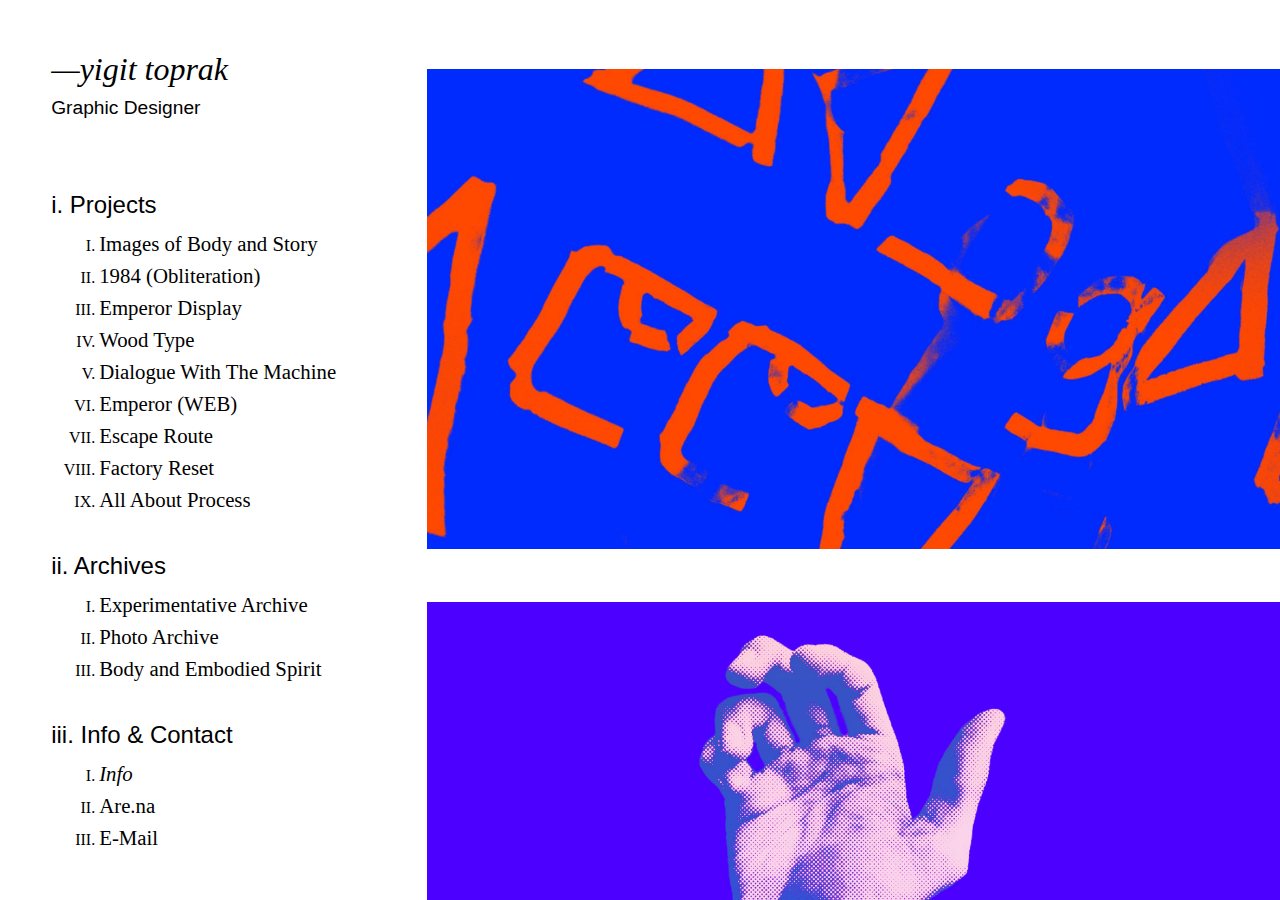
==== index.html @ 22f3074f "Add files via upload" ====
<!DOCTYPE html>
<html lang="en">

<head>
    <meta charset="UTF-8">
    <meta http-equiv="X-UA-Compatible" content="IE=edge">
    <meta name="viewport" content="width=device-width, initial-scale=1.0">
    <link rel="stylesheet" href="https://use.typekit.net/lrs4iqc.css">
    <link rel="stylesheet" type="text/css" href="./web02.css">
    <link rel="shortcut icon" type="image/x-icon" href="images/YT.png" />
    <title>Yigit Toprak</title>
</head>

<body>
    <div class="container">

        <section class="left">

            <div class="leftNest">

                <a href="./index.html">
                    <h1>—yigit toprak</h1>
                </a>
                <h2 class="gd"> Graphic Designer </h2>

                <div class="projects">
                    <h2> i. Projects </h2>

                    <ol type="I">

                        <li> <a href="./emperorDisplay/imgbodyIndex.html"> Images of Body and Story </a> </li>
                        <li> <a href="./emperorDisplay/oblIndex.html"> 1984 (Obliteration) </a> </li>
                        <li> <a href="./emperorDisplay/emperorIndex.html"> Emperor Display </a> </li>
                        <li> <a href="./emperorDisplay/woodIndex.html"> Wood Type </a> </li>
                        <li> <a href="./emperorDisplay/creeIndex.html"> Dialogue With The Machine </a> </li>
                        <li> <a href="https://webspace.ocad.ca/~yigit.toprak/Time%20Machine/final/index.html"> Emperor
                                (WEB) </a> </li>
                        <li> <a href="./emperorDisplay/mapIndex.html"> Escape Route </a> </li>
                        <li> <a href="./emperorDisplay/frIndex.html"> Factory Reset </a> </li>
                        <li> <a href="https://webspace.ocad.ca/~yigit.toprak/GDES_WEB/newGreen/landing/index.html"> All
                                About Process </a> </li>

                    </ol>

                    <h2> ii. Archives </h2>

                    <ol type="I">

                        <li> <a href="./emperorDisplay/randomIndex.html"> Experimentative Archive </a> </li>
                        <li> <a href="./emperorDisplay/photoIndex.html"> Photo Archive </a> </li>
                        <li> <a href="./emperorDisplay/bibIndex.html"> Body and Embodied Spirit</a> </li>


                    </ol>

                    <h2> iii. Info & Contact </h2>

                    <ol type="I">
                        <li> <a href="./emperorDisplay/infoIndex.html"> <i>Info</i></a> </li>
                        <li> <a href="https://www.are.na/yigit-toprak-7gxw91dmm9q"> Are.na </a> </li>
                        <li> <a href="mailto:designer.ygt@gmail.com"> E-Mail </a> </li>
                    </ol>

                </div>

            </div>

        </section>

        <section class="right">

            <div class="rightMenu">
                <!-- <div class="rightbox">
                    <a href="./emperorDisplay/infoIndex.html"> <i>Info</i> </a>
                    <a href="https://www.are.na/yigit-toprak-7gxw91dmm9q"> Are.na </a>
                    <a href="mailto:designer.ygt@gmail.com"> E-Mail </a>
                </div> -->

                <div class="box">
                    <a href="./menu.html"> Menu </a>
                </div>
            </div>

            <a href="./emperorDisplay/imgbodyIndex.html" class="work">
                <img src="./ImagesOfBody/c1.jpg" alt="">
            </a>

            <br>

            <a href="./emperorDisplay/oblIndex.html" class="work">
                <img src="./Oblt/c1.jpg" alt="">
            </a>

            <br>

            <a href="./emperorDisplay/emperorIndex.html" class="work">
                <img src="./images/emperora.jpg" alt="">
            </a>

            <br>

            <a href="./emperorDisplay/woodIndex.html" class="work">
                <img src="./images/woodTypeFinalIThink.jpg" alt="">
            </a>

            <br>

            <a href="./emperorDisplay/creeIndex.html" class="work">
                <img src="./images/Cree.JPG" alt="">
            </a>

            <br>

            <a href="https://webspace.ocad.ca/~yigit.toprak/Time%20Machine/final/index.html" class="work">
                <img src="./images/laptopWeb.jpg" alt="">
            </a>

            <br>

            <a href="./emperorDisplay/mapIndex.html" class="work">
                <img src="./images/Map_04_page-0001.jpg" alt="">
            </a>

            <br>

            <a href="./emperorDisplay/frIndex.html" class="work">
                <img src="./images/3.jpg" alt="">
            </a>

            <a href="https://webspace.ocad.ca/~yigit.toprak/GDES_WEB/newGreen/landing/index.html" class="work">
                <img src="./images/Process.png" alt="">
            </a>

        </section>

    </div>

    <script src="./script.js"></script>

</body>

</html>
---- web02.css ----
* {
    box-sizing: border-box;
    margin: 0;
    padding: 0;
}

.container {
    display: grid;
    grid-template-columns: 2fr 4fr;
    height: 100vh;
}

.left {
    overflow-y: scroll;

}

.projects a {
    line-height: 2rem;
}

.right {
    overflow-y: scroll;
    overflow-x: hidden;
}

h1 {
    font-family: jaf-lapture-subhead, serif;
    font-weight: 100;
    font-style: italic;
    font-size: 2rem;
}

h2 {
    font-family: Arial, Helvetica, sans-serif;
    font-weight: 100;
    margin-top: 4vh;
    font-size: 1.5rem;
    margin-bottom: 1vh;
}

ol {
    margin-left: 3rem;
}

li {
    line-height: 1.6rem;
}

a {
    font-family: jaf-lapture-subhead, serif;
    text-decoration: none;
    color: black;
    font-size: 1.3rem;
    font-weight: 100;
}

.left a:hover {
    text-decoration: underline;
    text-decoration-thickness: 1px;
}

.gd {
    margin-top: 1vh;
    padding-bottom: 4vh;
    font-size: 1.2rem;
}

.rightMenu {
    position: relative;
    margin: 4vh;
    margin-top: 7vh;
    align-content: right;
    text-align: right;
    margin-bottom: -10vh;
}

.rightMenu a {
    margin-right: 2vw;
    justify-items: right;
    text-align: right;
    text-decoration: none;
}

.rightMenu a:hover {
    text-decoration: underline;
    text-decoration-thickness: 1px;

}

.leftNest {
    margin: 4vw;
    margin-right: 0;
    margin-bottom: 0;
}

img {
    width: 100%;
    max-width: 100vw;
    height: auto;
}

.box {
    height: 0;
    display: none;
}

@media screen and (max-width: 900px) {
    .container {
        display: grid;
        grid-template-columns: 1fr;
    }

    .left {
        transform: translate(-100vw);
        height: 0;
    }

    .rightM {
        position: relative;
        margin-top: 4vh;
        align-content: right;
        text-align: right;
        margin-bottom: -10vh;
    }

    .rightMenu {
        margin-top: 2vh;
        margin-right: 2vh;
    }

    .rightbox {
        display: none;
        height: 0;
    }

    .box {
        position: fixed;
        display: block;
        height: auto;
        width: 90vw;
    }

}
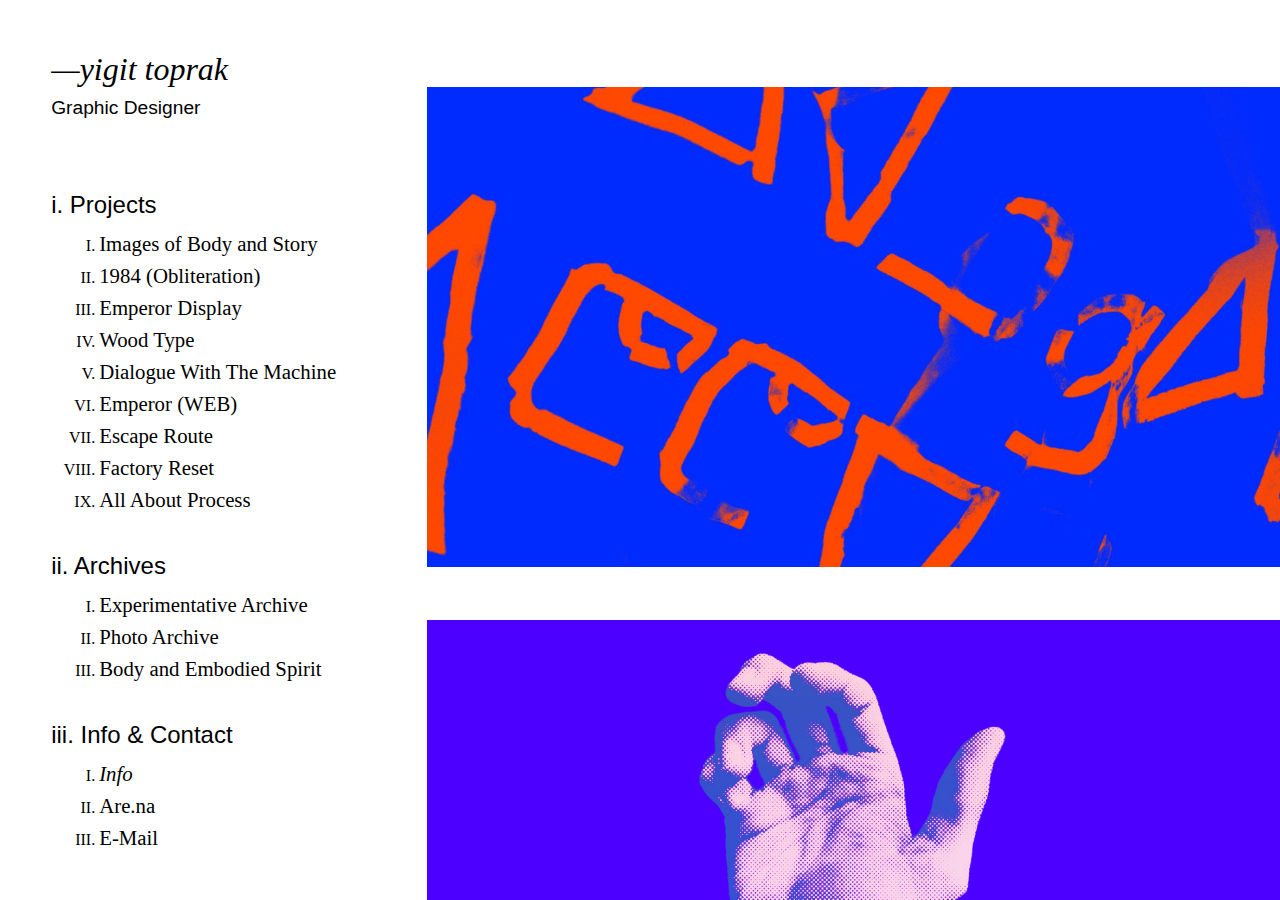
==== commit 90bdaca4: "Add files via upload" ====
--- a/index.html
+++ b/index.html
@@ -50,7 +50,6 @@
                         <li> <a href="./emperorDisplay/photoIndex.html"> Photo Archive </a> </li>
                         <li> <a href="./emperorDisplay/bibIndex.html"> Body and Embodied Spirit</a> </li>
 
-
                     </ol>
 
                     <h2> iii. Info & Contact </h2>
@@ -81,54 +80,56 @@
                 </div>
             </div>
 
+            <br>
+
             <a href="./emperorDisplay/imgbodyIndex.html" class="work">
-                <img src="./ImagesOfBody/c1.jpg" alt="">
+                <img loading="lazy" src="./ImagesOfBody/c1.jpg" alt="">
             </a>
 
             <br>
 
             <a href="./emperorDisplay/oblIndex.html" class="work">
-                <img src="./Oblt/c1.jpg" alt="">
+                <img loading="lazy" src="./Oblt/c1.jpg" alt="">
             </a>
 
             <br>
 
             <a href="./emperorDisplay/emperorIndex.html" class="work">
-                <img src="./images/emperora.jpg" alt="">
+                <img loading="lazy" src="./images/emperora.jpg" alt="">
             </a>
 
             <br>
 
             <a href="./emperorDisplay/woodIndex.html" class="work">
-                <img src="./images/woodTypeFinalIThink.jpg" alt="">
+                <img loading="lazy" src="./images/woodTypeFinalIThink.jpg" alt="">
             </a>
 
             <br>
 
             <a href="./emperorDisplay/creeIndex.html" class="work">
-                <img src="./images/Cree.JPG" alt="">
+                <img loading="lazy" src="./images/Cree.JPG" alt="">
             </a>
 
             <br>
 
             <a href="https://webspace.ocad.ca/~yigit.toprak/Time%20Machine/final/index.html" class="work">
-                <img src="./images/laptopWeb.jpg" alt="">
+                <img loading="lazy" src="./images/laptopWeb.jpg" alt="">
             </a>
 
             <br>
 
             <a href="./emperorDisplay/mapIndex.html" class="work">
-                <img src="./images/Map_04_page-0001.jpg" alt="">
+                <img loading="lazy" src="./images/Map_04_page-0001.jpg" alt="">
             </a>
 
             <br>
 
             <a href="./emperorDisplay/frIndex.html" class="work">
-                <img src="./images/3.jpg" alt="">
+                <img loading="lazy" src="./images/3.jpg" alt="">
             </a>
 
             <a href="https://webspace.ocad.ca/~yigit.toprak/GDES_WEB/newGreen/landing/index.html" class="work">
-                <img src="./images/Process.png" alt="">
+                <img loading="lazy" src="./images/Process.png" alt="">
             </a>
 
         </section>
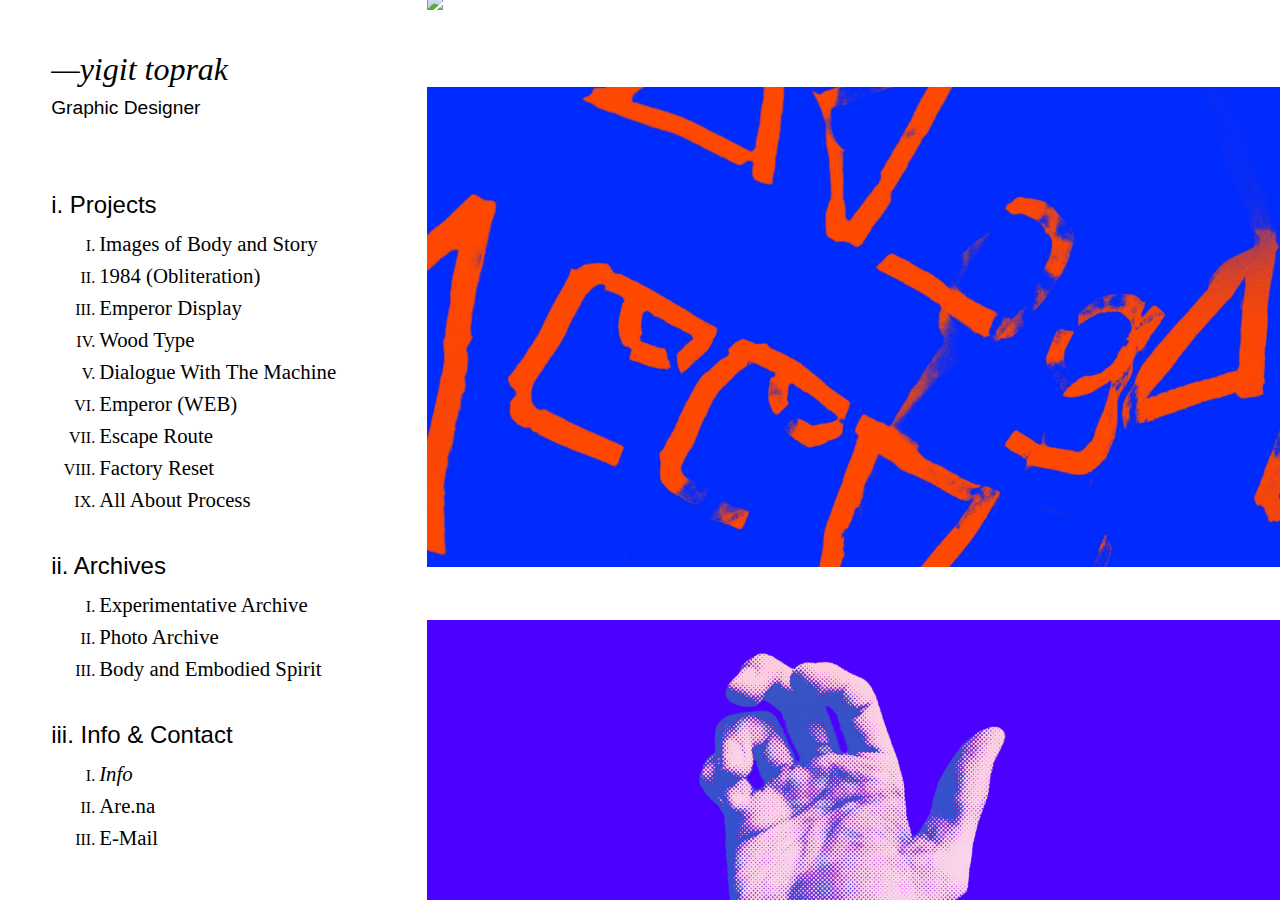
==== commit f0b4f35b: "Add files via upload" ====
--- a/index.html
+++ b/index.html
@@ -83,60 +83,60 @@
             <br>
 
             <a href="./emperorDisplay/imgbodyIndex.html" class="work">
-                <img loading="lazy" src="./ImagesOfBody/c1.jpg" alt="">
+                <img src="./ImagesOfBody/c1.jpg alt="">
             </a>
 
             <br>
 
-            <a href="./emperorDisplay/oblIndex.html" class="work">
-                <img loading="lazy" src="./Oblt/c1.jpg" alt="">
+            <a href=" ./emperorDisplay/oblIndex.html" class="work">
+                <img src="./Oblt/c1.jpg" alt="">
             </a>
 
             <br>
 
             <a href="./emperorDisplay/emperorIndex.html" class="work">
-                <img loading="lazy" src="./images/emperora.jpg" alt="">
+                <img src="./images/emperora.jpg" alt="">
             </a>
 
             <br>
 
             <a href="./emperorDisplay/woodIndex.html" class="work">
-                <img loading="lazy" src="./images/woodTypeFinalIThink.jpg" alt="">
+                <img src="./images/woodTypeFinalIThink.jpg" alt="">
             </a>
 
             <br>
 
             <a href="./emperorDisplay/creeIndex.html" class="work">
-                <img loading="lazy" src="./images/Cree.JPG" alt="">
+                <img src="./images/Cree.JPG" alt="">
             </a>
 
             <br>
 
             <a href="https://webspace.ocad.ca/~yigit.toprak/Time%20Machine/final/index.html" class="work">
-                <img loading="lazy" src="./images/laptopWeb.jpg" alt="">
+                <img src="./images/laptopWeb.jpg" alt="">
             </a>
 
             <br>
 
             <a href="./emperorDisplay/mapIndex.html" class="work">
-                <img loading="lazy" src="./images/Map_04_page-0001.jpg" alt="">
+                <img src="./images/Map_04_page-0001.jpg" alt="">
             </a>
 
             <br>
 
             <a href="./emperorDisplay/frIndex.html" class="work">
-                <img loading="lazy" src="./images/3.jpg" alt="">
+                <img src="./images/3.jpg" alt="">
             </a>
 
             <a href="https://webspace.ocad.ca/~yigit.toprak/GDES_WEB/newGreen/landing/index.html" class="work">
-                <img loading="lazy" src="./images/Process.png" alt="">
+                <img src="./images/Process.png" alt="">
             </a>
 
         </section>
 
+        <script src="./script.js"></script>
+
     </div>
-
-    <script src="./script.js"></script>
 
 </body>
 
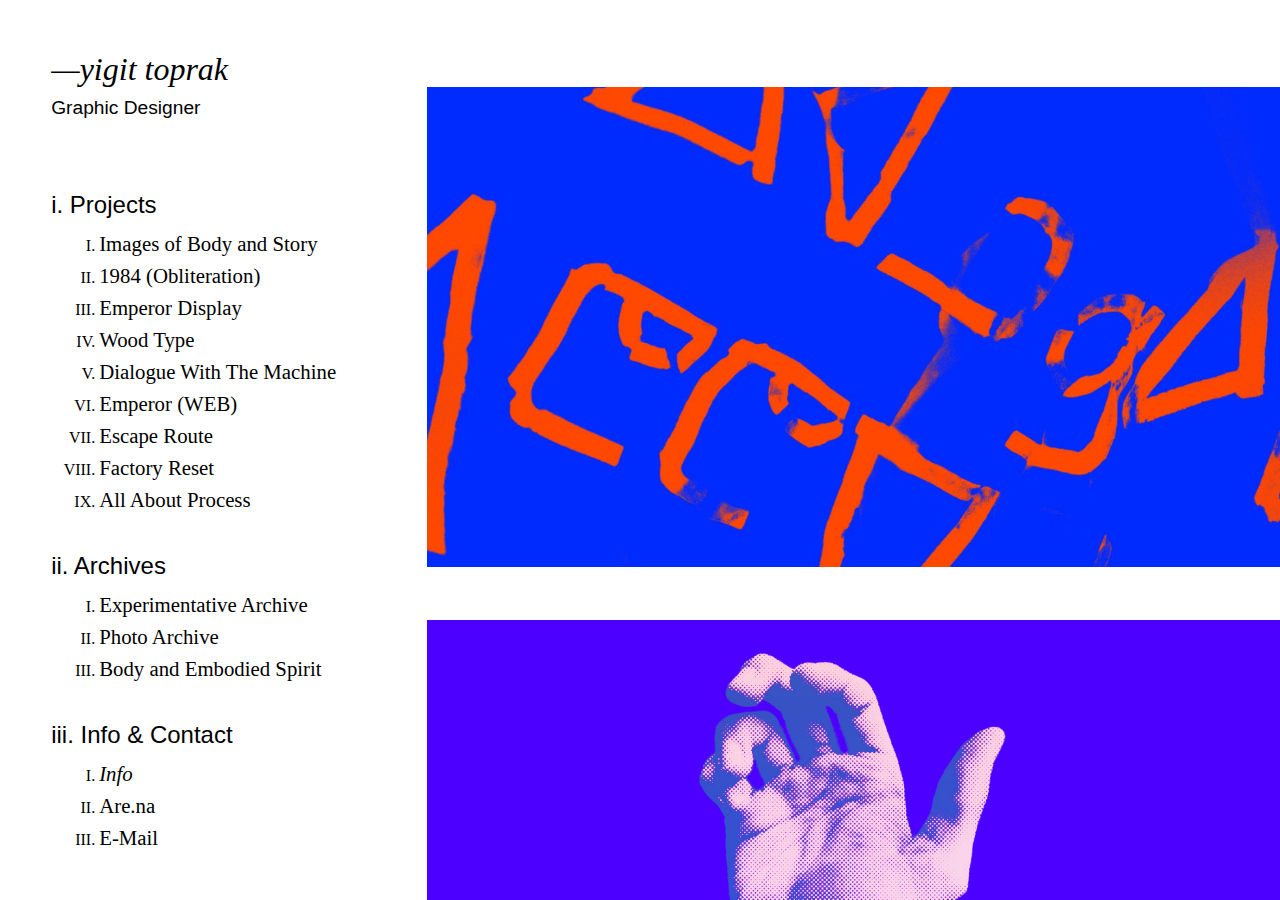
==== commit 482517c9: "Add files via upload" ====
--- a/index.html
+++ b/index.html
@@ -83,7 +83,7 @@
             <br>
 
             <a href="./emperorDisplay/imgbodyIndex.html" class="work">
-                <img src="./ImagesOfBody/c1.jpg alt="">
+                <img src="./ImagesOfBody/c1.jpg" alt="">
             </a>
 
             <br>
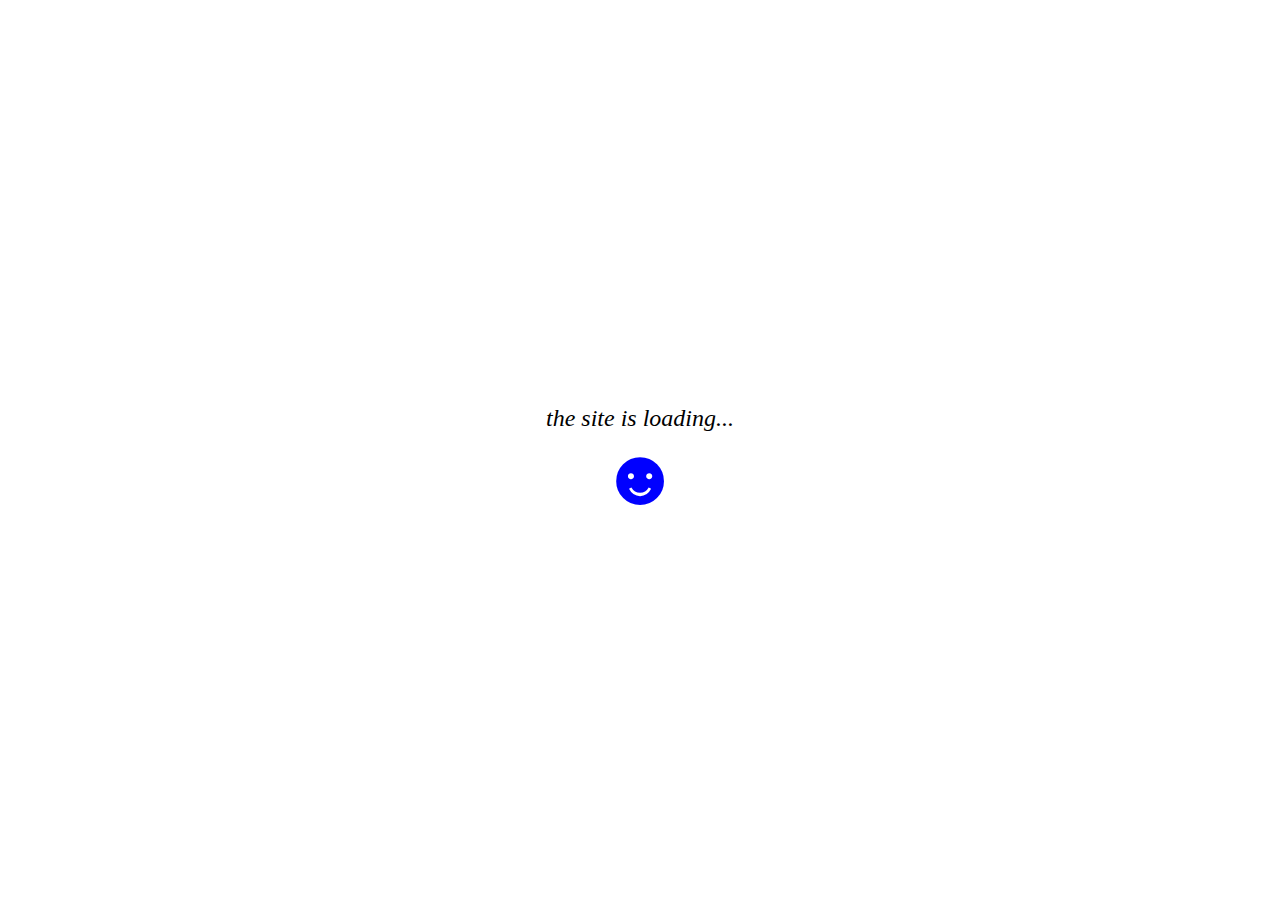
==== commit 9e6e28fe: "Add files via upload" ====
--- a/index.html
+++ b/index.html
@@ -12,7 +12,25 @@
 </head>
 
 <body>
+
     <div class="container">
+
+        <div class="loading" align-items: center;
+            style="width: 100vw; height: 100vh; top: 0; left: 0; background-color:white">
+            <h2 style="margin-top: 45vh; text-align:center; margin-left: auto; margin-right: auto; width: 50vw; font-family: jaf-lapture-subhead, serif;
+                font-style: italic;">
+                the site is loading...
+            </h2>
+            <br>
+            <div class="rotate">
+                <span
+                    style="text-align: center; font-size: 5rem; position: relative; display: block; color: blue; margin-top: -3vh;">
+                    ☻
+                </span>
+            </div>
+
+        </div>
+
 
         <section class="left">
 
